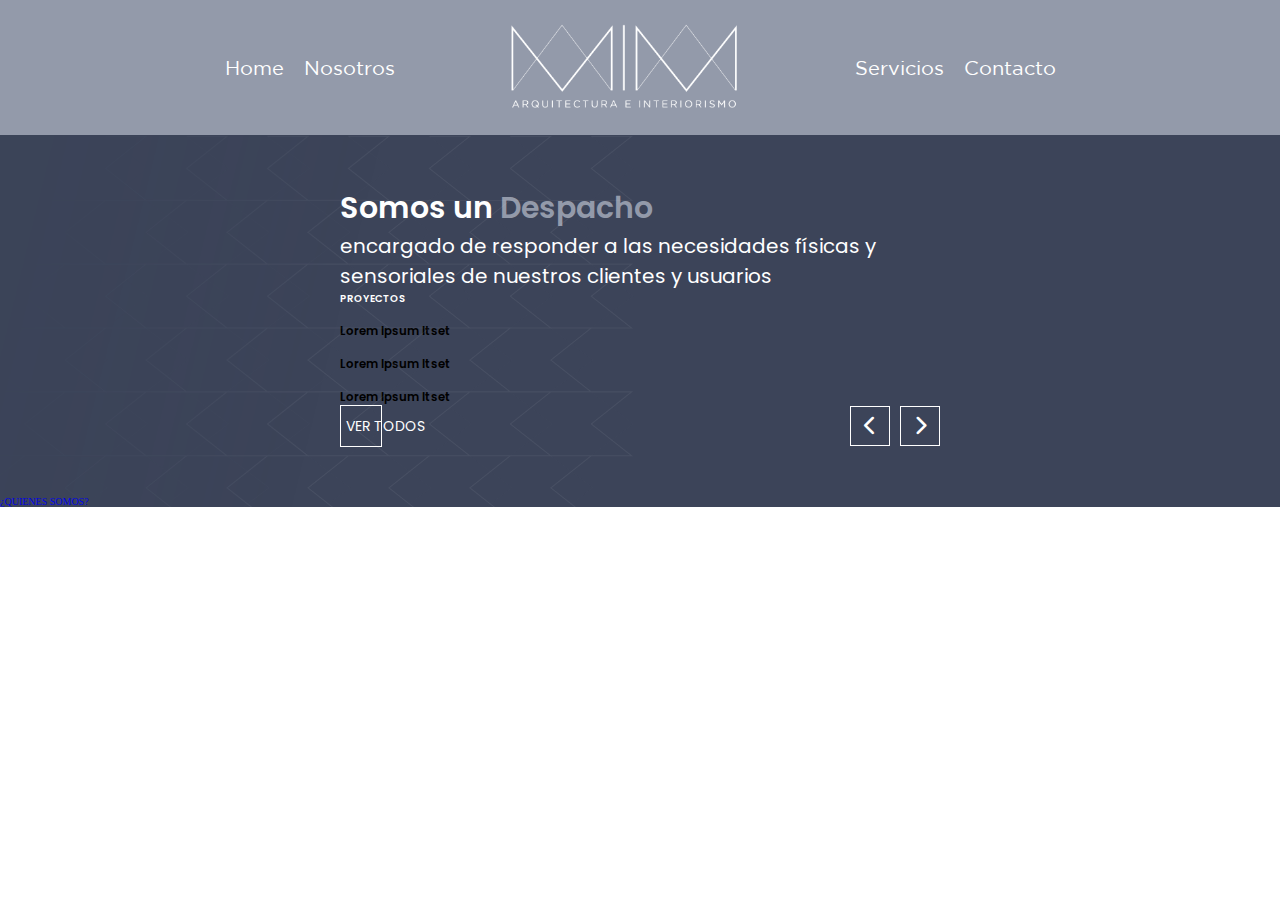
==== index.html @ 25728a28 "header and initiate hero section" ====
<!DOCTYPE html>
<html lang="en">

<head>
    <meta charset="UTF-8">
    <meta name="viewport" content="width=device-width, initial-scale=1.0">
    <link rel="stylesheet" href="https://cdnjs.cloudflare.com/ajax/libs/font-awesome/6.4.2/css/all.min.css">
    <link rel="stylesheet" href="css/style.css">
    <link rel="stylesheet" href="css/animate.css">
    <script src="js/wow.min.js"></script>
    <script>
        new WOW().init();
    </script>
    <title>MIM Arquitectura</title>
</head>

<body>
    <header>
        <nav>
            <ul class="menu m1">
                <li><a href="">Home</a></li>
                <li><a href="">Nosotros</a></li>
            </ul>
            <figure>
                <img src="img/logo_white.png" alt="logo de MIM Arquitectura">
            </figure>
            <ul class="menu m2">
                <li><a href="">Servicios</a></li>
                <li><a href="">Contacto</a></li>
            </ul>
            <i class="fa-solid fa-bars menu__button"></i>
        </nav>
    </header>

    <main>
        <section id="hero">
            <figure class="texture">
                <img src="img/textura.png" alt="">
            </figure>
            <div class="container">
                <div class="left">
                    <h1>Somos un <strong>Despacho</strong></h1>
                    <p>encargado de responder a las necesidades físicas y sensoriales de nuestros clientes y usuarios
                    </p>
                </div>
                <div class="right">
                    <h4>PROYECTOS</h4>
                    <div class="slider">
                        <div class="slider__projects">
                            <div class="slider__projects--project">
                                <figure><img src="" alt=""></figure>
                                <div class="foreground">
                                    <h3>Lorem Ipsum Itset</h3>
                                </div>
                            </div>
                            <div class="slider__projects--project">
                                <figure><img src="" alt=""></figure>
                                <div class="foreground">
                                    <h3>Lorem Ipsum Itset</h3>
                                </div>
                            </div>
                            <div class="slider__projects--project">
                                <figure><img src="" alt=""></figure>
                                <div class="foreground">
                                    <h3>Lorem Ipsum Itset</h3>
                                </div>
                            </div>
                        </div>
                    </div>
                    <div class="buttons">
                        <a href="" class="square__button white"><i>VER TODOS</i></a>
                        <div class="slider__controls">
                            <div class="button">
                                <i class="fa-solid fa-chevron-left"></i>
                            </div>
                            <div class="button">
                                <i class="fa-solid fa-chevron-right"></i>
                            </div>
                        </div>
                    </div>
                </div>
            </div>
            <a href="#us">¿QUIENES SOMOS?</a>
        </section>
    </main>
    <script src="js/script.js"></script>
</body>

</html>
---- css/style.css ----
* {
    margin: 0;
    padding: 0;
    box-sizing: border-box;
}

html {
    font-size: 62.5%;
}

@font-face {
    font-family: gothambook;
    src: url('../fonts/gothambook/GothamBook.ttf');
}

@font-face {
    font-family: poppins;
    src: url('../fonts/poppins/Poppins-Regular.ttf');
    font-weight: 400;
}

@font-face {
    font-family: poppins;
    src: url('../fonts/poppins/Poppins-SemiBold.ttf');
    font-weight: 500;
}

ul, ol {
    list-style: none;
}
a {
    text-decoration: none;
}

:root {
    --gray: #939aaa;
    --blue: #3c4459;
}

.square__button {
    position: relative;
    display: flex;
    justify-content: center;
    align-items: center;
    width: 9rem;
    height: 4rem;
    
}

.square__button i {
    font-style: normal;
    font-size: 1.4rem;
    transition: all 0.3s ease-in-out;
}

.square__button:hover i {
    transform: translateX(2rem);
}

.square__button::after {
    content: "";
    width: 4rem;
    height: 4rem;
    /* border: 1px solid; */
    position: absolute;
    left: 0;
}



.white::after {
border: 1px solid white;
}
.white {
    color: white;
}

.white:hover::after {
    background-color: rgba(255, 255, 255, 0.3);
}

.gray::after {
    border: 1px solid var(--gray);
}

.blue::after {
    border: 1px solid var(--blue);
}


header {
    height: 15vh;
    width: 100%;
    /* display: flex; */
    position: fixed;
    z-index: 1000;
}

nav {
    width: 100%;
    height: 100%;
    display: flex;
    align-items: center;
    justify-content: center;
    background-color: var(--gray);
    column-gap: 8rem;
    position: relative;
}

nav figure {
    width: 30rem;
}

nav img {
    width: 100%;
    height: 100%;
}

nav ul {
    display: flex;
    flex-direction: column;
    gap: 2rem;
    position: absolute;
    background-color: var(--gray);
    padding: 3rem 2rem;
    top: 100%;
    width: 100%;
    display: none;
}

nav .m2 {
    top:190%;
    padding-top: 0;
}

nav li a {
    color: white;
    font-size: 2rem;
    font-family: gothambook ;
}

nav li a:hover {
    color: var(--blue);
}

.menu__button {
    font-size: 3rem;
    margin-right: 2rem;
    color: white;
}

#hero {
    padding-top: 15vh;
    background-color: var(--blue);
    position: relative;   
    overflow-y: hidden;
}

.texture {
    width: 50%;
    height: 100%;
    position: absolute;
    left: 0;
    opacity: 0.3;
}

.texture img {
    width: 100%;
    height: 100%;
    object-fit: cover;
}

#hero .container {
    margin: 3rem;
    display: flex;
    flex-wrap: wrap;
    align-items: center;
    justify-content: center;
    font-family: poppins;
}

h1 {
    color: white;
    
    font-size: 3rem;
}
h1 strong {
    color: var(--gray);
}

#hero p {
    color: white;
    font-size: 2rem;
}

#hero .left,
#hero .right {
    flex-basis: 60rem;
}

#hero h4 {
    color: white;
}

.slider__controls {
    display: flex;
    column-gap: 1rem;
}



.slider__controls .button {
    display: flex;
    justify-content: center;
    align-items: center;
    width: 4rem;
    height: 4rem;
    border: 1px solid white;
}

.slider__controls .button:hover {
    background-color: rgba(255, 255, 255, 0.3);
    cursor: pointer;
}

.slider__controls .button i {
    color: white;
    font-size: 2rem;
}

.buttons {
    display: flex;
    justify-content: space-between;
}

@media screen and (min-width: 769px) {
    .menu__button {
        display: none;
    }

    nav ul {
        position: static;
        display: flex;
        flex-direction: row;
        padding: 0;
        width: fit-content;
    }
    
    #hero .container {
        margin: 5rem;
    }

}

@keyframes showMenu {
    from {
        transform: translateX(-100%);
    }
    to {
        transform: translateX(0);
    }
}

@keyframes hideMenu {
    from {
        transform: translateX(0);
    }

    to {
        transform: translateX(-100%);
    }
}
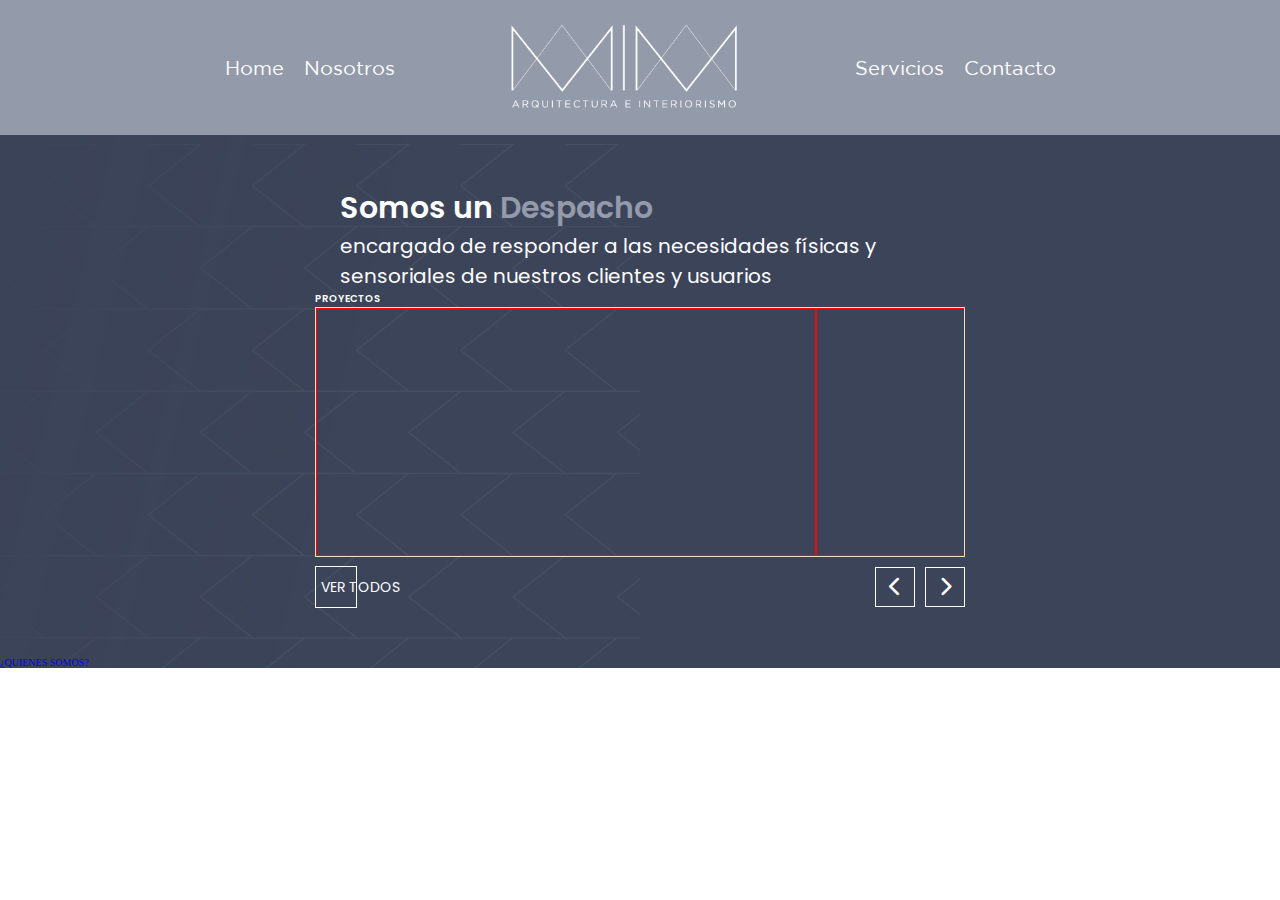
==== commit c091be96: "hero update" ====
--- a/index.html
+++ b/index.html
@@ -70,10 +70,10 @@
                     <div class="buttons">
                         <a href="" class="square__button white"><i>VER TODOS</i></a>
                         <div class="slider__controls">
-                            <div class="button">
+                            <div class="button prev__project">
                                 <i class="fa-solid fa-chevron-left"></i>
                             </div>
-                            <div class="button">
+                            <div class="button next__project">
                                 <i class="fa-solid fa-chevron-right"></i>
                             </div>
                         </div>
--- a/css/style.css
+++ b/css/style.css
@@ -25,9 +25,11 @@
     font-weight: 500;
 }
 
-ul, ol {
+ul,
+ol {
     list-style: none;
 }
+
 a {
     text-decoration: none;
 }
@@ -44,7 +46,7 @@
     align-items: center;
     width: 9rem;
     height: 4rem;
-    
+
 }
 
 .square__button i {
@@ -69,8 +71,9 @@
 
 
 .white::after {
-border: 1px solid white;
-}
+    border: 1px solid white;
+}
+
 .white {
     color: white;
 }
@@ -129,14 +132,14 @@
 }
 
 nav .m2 {
-    top:190%;
+    top: 190%;
     padding-top: 0;
 }
 
 nav li a {
     color: white;
     font-size: 2rem;
-    font-family: gothambook ;
+    font-family: gothambook;
 }
 
 nav li a:hover {
@@ -152,7 +155,7 @@
 #hero {
     padding-top: 15vh;
     background-color: var(--blue);
-    position: relative;   
+    position: relative;
     overflow-y: hidden;
 }
 
@@ -181,9 +184,10 @@
 
 h1 {
     color: white;
-    
+
     font-size: 3rem;
 }
+
 h1 strong {
     color: var(--gray);
 }
@@ -196,18 +200,63 @@
 #hero .left,
 #hero .right {
     flex-basis: 60rem;
+    max-width: 65rem;
 }
 
 #hero h4 {
     color: white;
 }
 
+.slider {
+    overflow: hidden;
+    border: 1px solid wheat;
+    width: 100%;
+    height: 25rem;
+}
+
+.slider__projects {
+    display: flex;
+    height: 100%;
+    width: 250%;
+    transition: all 0.5s ease-in-out;
+    /* transform: translateX(-31%); */
+}
+
+.slider__projects--project {
+    position: relative;
+    height: 100%;
+    width: 50rem;
+    transition: all 0.3s linear;
+    border: 1px solid red;
+}
+
+.foreground {
+    width: 100%;
+    height: 100%;
+    display: flex;
+    justify-content: center;
+    align-items: center;
+    background-color: #939aaa8e;
+    position: absolute;
+    top: 0;
+    z-index: 1;
+    display: none;
+    transition: all 0.5s linear;
+}
+
+.slider__projects--project:hover .foreground {
+    display: flex;
+}
+
+.foreground h3 {
+    color: white;
+    font-size: 1.6rem;
+}
+
 .slider__controls {
     display: flex;
     column-gap: 1rem;
 }
-
-
 
 .slider__controls .button {
     display: flex;
@@ -231,6 +280,7 @@
 .buttons {
     display: flex;
     justify-content: space-between;
+    margin-top: 1rem;
 }
 
 @media screen and (min-width: 769px) {
@@ -245,7 +295,7 @@
         padding: 0;
         width: fit-content;
     }
-    
+
     #hero .container {
         margin: 5rem;
     }
@@ -256,6 +306,7 @@
     from {
         transform: translateX(-100%);
     }
+
     to {
         transform: translateX(0);
     }
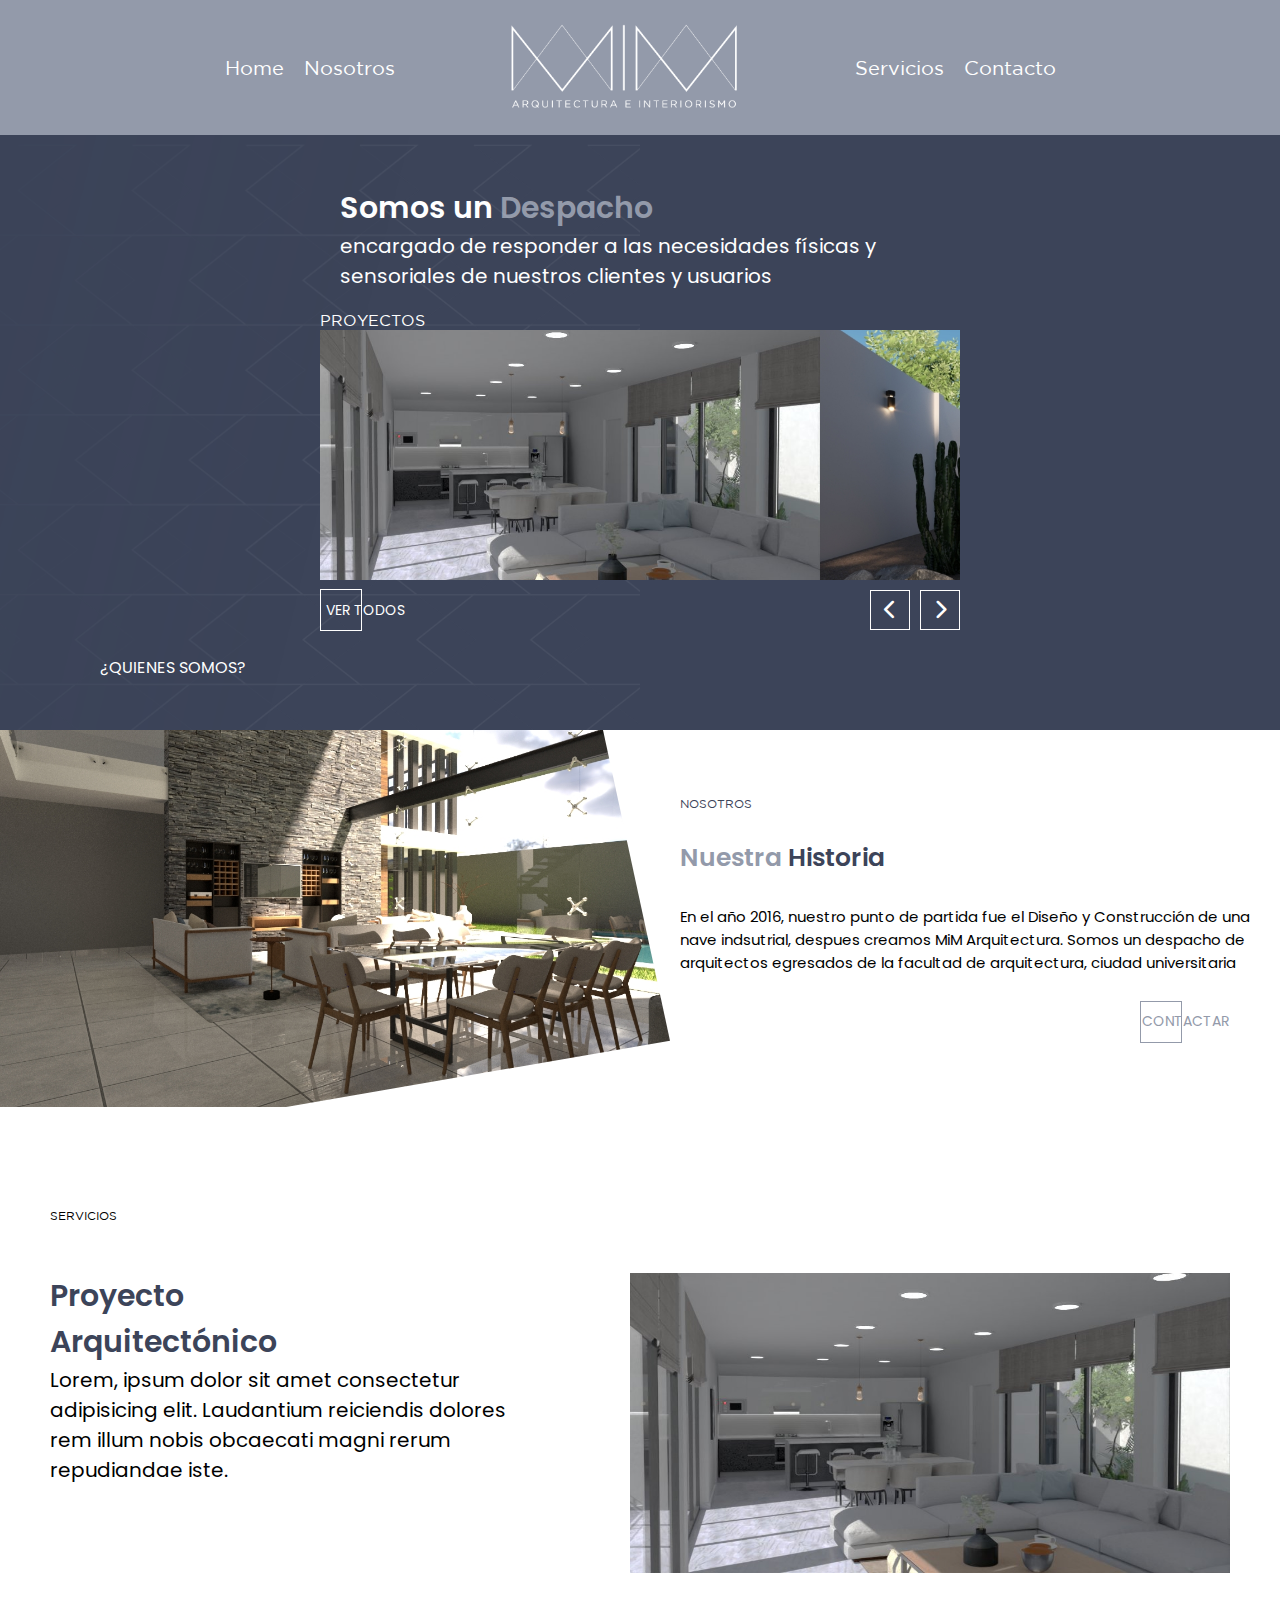
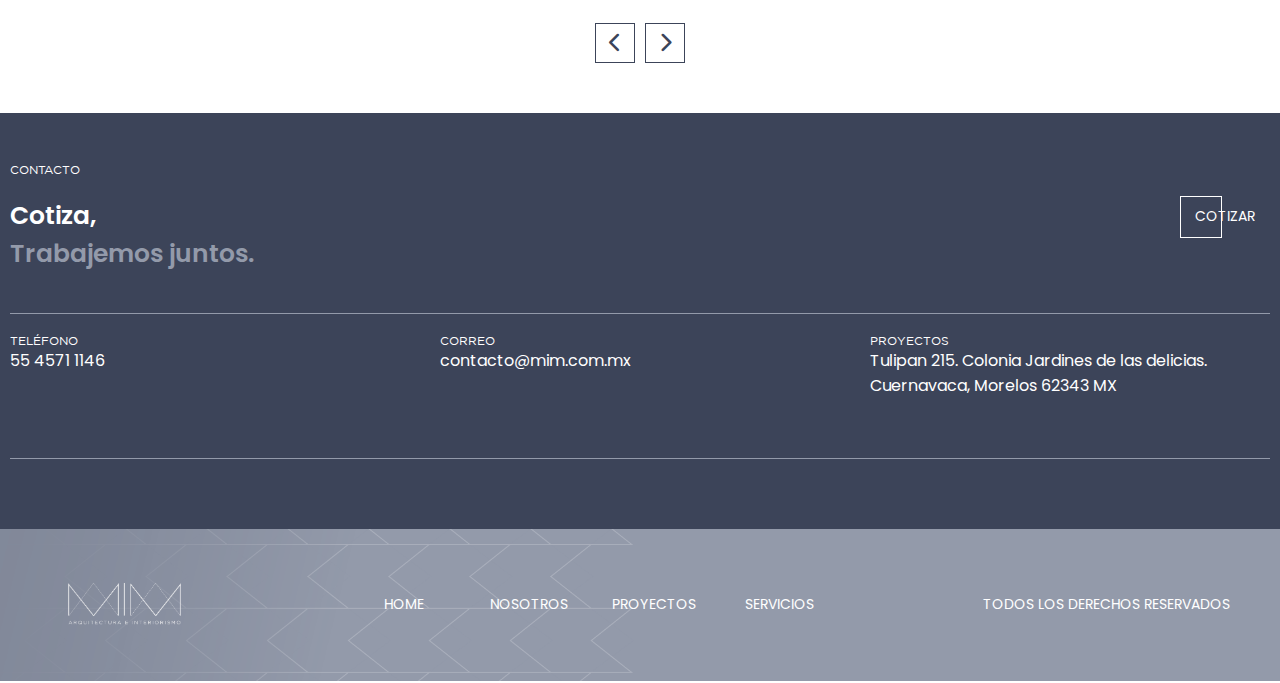
==== commit 9309a1a7: "add services and contact pages" ====
--- a/index.html
+++ b/index.html
@@ -7,6 +7,8 @@
     <link rel="stylesheet" href="https://cdnjs.cloudflare.com/ajax/libs/font-awesome/6.4.2/css/all.min.css">
     <link rel="stylesheet" href="css/style.css">
     <link rel="stylesheet" href="css/animate.css">
+    <link rel="shortcut icon" href="img/logo.png" type="image/x-icon" media="(prefers-color-scheme: light)">
+    <link rel="shortcut icon" href="img/favicon.png" type="image/x-icon" media="(prefers-color-scheme: dark)">
     <script src="js/wow.min.js"></script>
     <script>
         new WOW().init();
@@ -18,15 +20,15 @@
     <header>
         <nav>
             <ul class="menu m1">
-                <li><a href="">Home</a></li>
-                <li><a href="">Nosotros</a></li>
+                <li><a href="index.html">Home</a></li>
+                <li><a href="index.html#us">Nosotros</a></li>
             </ul>
             <figure>
                 <img src="img/logo_white.png" alt="logo de MIM Arquitectura">
             </figure>
             <ul class="menu m2">
-                <li><a href="">Servicios</a></li>
-                <li><a href="">Contacto</a></li>
+                <li><a href="projects.html">Servicios</a></li>
+                <li><a href="contact.html">Contacto</a></li>
             </ul>
             <i class="fa-solid fa-bars menu__button"></i>
         </nav>
@@ -48,19 +50,19 @@
                     <div class="slider">
                         <div class="slider__projects">
                             <div class="slider__projects--project">
-                                <figure><img src="" alt=""></figure>
+                                <figure><img src="img/1b.jpg" alt=""></figure>
                                 <div class="foreground">
                                     <h3>Lorem Ipsum Itset</h3>
                                 </div>
                             </div>
                             <div class="slider__projects--project">
-                                <figure><img src="" alt=""></figure>
+                                <figure><img src="img/Acceso.jpg" alt=""></figure>
                                 <div class="foreground">
                                     <h3>Lorem Ipsum Itset</h3>
                                 </div>
                             </div>
                             <div class="slider__projects--project">
-                                <figure><img src="" alt=""></figure>
+                                <figure><img src="img/cocina 2.jpg" alt=""></figure>
                                 <div class="foreground">
                                     <h3>Lorem Ipsum Itset</h3>
                                 </div>
@@ -82,7 +84,122 @@
             </div>
             <a href="#us">¿QUIENES SOMOS?</a>
         </section>
+        <section id="us">
+            <figure>
+                <img src="img/interiores 1.jpg" alt="">
+            </figure>
+            <div class="container">
+                <h4>NOSOTROS</h4>
+                <h2>Nuestra <strong>Historia</strong></h2>
+                <p>En el año 2016, nuestro punto de partida fue el Diseño y Construcción de una nave indsutrial, despues
+                    creamos MiM Arquitectura. Somos un despacho de arquitectos egresados de la facultad de arquitectura,
+                    ciudad universitaria</p>
+                <a href="contact.html" class="square__button gray"><i>CONTACTAR</i></a>
+            </div>
+        </section>
+        <section id="services">
+            <h4>SERVICIOS</h4>
+            <div class="services__slider">
+                <div class="services__container">
+                    <div class="service">
+                        <div class="info">
+                            <h3>Proyecto Arquitectónico</h3>
+                            <p>Lorem, ipsum dolor sit amet consectetur adipisicing elit. Laudantium reiciendis dolores
+                                rem illum nobis obcaecati magni rerum repudiandae iste.</p>
+                        </div>
+
+                        <div class="image">
+                            <figure>
+                                <img src="img/1b.jpg" alt="">
+                            </figure>
+                            <div class="foreground">
+                                <a href="">Ver</a>
+                            </div>
+                        </div>
+
+                    </div>
+                    <div class="service">
+                        <div class="info">
+                            <h3>Proyecto Ejecutivo</h3>
+                            <p>Lorem, ipsum dolor sit amet consectetur adipisicing elit. Laudantium reiciendis dolores
+                                rem illum nobis obcaecati magni rerum repudiandae iste.</p>
+                        </div>
+
+                        <div class="image">
+                            <figure>
+                                <img src="img/Acceso.jpg" alt="">
+                            </figure>
+                            <div class="foreground">
+                                <a href="">Ver</a>
+                            </div>
+                        </div>
+
+                    </div>
+                    <div class="service">
+                        <div class="info">
+                            <h3>Lorem ipsum</h3>
+                            <p>Lorem, ipsum dolor sit amet consectetur adipisicing elit. Laudantium reiciendis dolores
+                                rem illum nobis obcaecati magni rerum repudiandae iste.</p>
+                        </div>
+
+                        <div class="image">
+                            <figure>
+                                <img src="img/cocina 2.jpg" alt="">
+                            </figure>
+                            <div class="foreground">
+                                <a href="">Ver</a>
+                            </div>
+                        </div>
+
+                    </div>
+                </div>
+                <div class="slider__controls">
+                    <div class="button prev__service">
+                        <i class="fa-solid fa-chevron-left"></i>
+                    </div>
+                    <div class="button next__service">
+                        <i class="fa-solid fa-chevron-right"></i>
+                    </div>
+                </div>
+            </div>
+        </section>
+        <section id="contact">
+            <h4>CONTACTO</h4>
+            <div>
+                <h2>Cotiza,<br> <strong>Trabajemos juntos.</strong></h2>
+                <a href="contact.html" class="square__button white"><i>COTIZAR</i></a>
+            </div>
+            <div>
+                <div class="phone">
+                    <h4>TELÉFONO</h4>
+                    <p>55 4571 1146</p>
+                </div>
+                <div class="mail">
+                    <h4>CORREO</h4>
+                    <p>contacto@mim.com.mx</p>
+                </div>
+                <div class="address">
+                    <h4>PROYECTOS</h4>
+                    <p>Tulipan 215. Colonia Jardines de las delicias. Cuernavaca, Morelos 62343 MX</p>
+                </div>
+            </div>
+        </section>
     </main>
+    <footer>
+        <figure class="texture">
+            <img src="img/textura.png" alt="">
+        </figure>
+        <figure class="logo">
+            <img src="img/logo_white.png" alt="logo MiM Arquitectura">
+        </figure>
+        <ul>
+            <li><a href="index.html">HOME</a></li>
+            <li><a href="index.html#us">NOSOTROS</a></li>
+            <li><a href="projects.html">PROYECTOS</a></li>
+            <li><a href="index.html#services">SERVICIOS</a></li>
+        </ul>
+        <p>TODOS LOS DERECHOS RESERVADOS</p>
+    </footer>
     <script src="js/script.js"></script>
 </body>
 
--- a/css/style.css
+++ b/css/style.css
@@ -6,6 +6,15 @@
 
 html {
     font-size: 62.5%;
+    scroll-behavior: smooth;
+}
+
+body {
+    overflow-x: hidden;
+}
+
+section {
+    max-width: 100vw;
 }
 
 @font-face {
@@ -53,6 +62,7 @@
     font-style: normal;
     font-size: 1.4rem;
     transition: all 0.3s ease-in-out;
+    font-family: poppins;
 }
 
 .square__button:hover i {
@@ -86,10 +96,32 @@
     border: 1px solid var(--gray);
 }
 
+.gray {
+    color: var(--gray);
+}
+
+.gray:hover::after {
+    background-color: #939aaa54;
+}
+
 .blue::after {
     border: 1px solid var(--blue);
 }
 
+h4 {
+    font-size: 1.2rem;
+    font-weight: 300;
+    font-family: gothambook;
+}
+
+h2 {
+    font-family: poppins;
+    font-size: 2.5rem;
+}
+
+h2 strong {
+    color: var(--blue);
+}
 
 header {
     height: 15vh;
@@ -154,6 +186,7 @@
 
 #hero {
     padding-top: 15vh;
+    padding-bottom: 5rem;
     background-color: var(--blue);
     position: relative;
     overflow-y: hidden;
@@ -200,18 +233,25 @@
 #hero .left,
 #hero .right {
     flex-basis: 60rem;
-    max-width: 65rem;
+    max-width: 64rem;
+}
+
+#hero .left {
+    margin-bottom: 2rem;
 }
 
 #hero h4 {
     color: white;
+    font-size: 1.6rem;
+    font-weight: 300;
+    font-family: gothambook;
 }
 
 .slider {
     overflow: hidden;
-    border: 1px solid wheat;
     width: 100%;
     height: 25rem;
+    max-width: 100vw;
 }
 
 .slider__projects {
@@ -227,7 +267,17 @@
     height: 100%;
     width: 50rem;
     transition: all 0.3s linear;
-    border: 1px solid red;
+}
+
+.slider__projects--project figure {
+    width: 100%;
+    height: 100%;
+}
+
+.slider__projects--project img {
+    width: 100%;
+    height: 100%;
+    object-fit: cover;
 }
 
 .foreground {
@@ -283,6 +333,416 @@
     margin-top: 1rem;
 }
 
+#hero>a {
+    color: white;
+    font-size: 1.6rem;
+    font-family: poppins;
+    left: 10rem;
+    bottom: 5rem;
+    position: absolute;
+}
+
+#hero>a:hover {
+    color: var(--gray);
+}
+
+#us {
+    display: flex;
+    flex-wrap: wrap;
+    column-gap: 1rem;
+    align-items: center;
+}
+
+#us h4 {
+    color: var(--blue);
+}
+
+#us h2 {
+    color: var(--gray);
+}
+
+#us figure {
+    flex-basis: 60rem;
+    flex-grow: 1;
+    overflow: hidden;
+    -webkit-clip-path: polygon(90% 0, 100% 82%, 41% 100%, 0 100%, 0 0);
+    clip-path: polygon(90% 0, 100% 82%, 41% 100%, 0 100%, 0 0);
+}
+
+#us img {
+    width: 100%;
+    height: 100%;
+}
+
+#us .container {
+    flex-basis: 60rem;
+    display: flex;
+    flex-direction: column;
+    justify-content: space-evenly;
+    height: 100%;
+    min-height: 30rem;
+}
+
+#us p {
+    font-size: 1.5rem;
+    font-family: poppins;
+}
+
+#us .square__button {
+    align-self: flex-end;
+    margin-right: 5rem;
+}
+
+#services {
+    margin-top: 5rem;
+    font-family: poppins;
+}
+
+#services h4 {
+    /* margin-left: 5rem; */
+    margin-bottom: 2rem;
+}
+
+#services h3 {
+    color: var(--blue);
+    font-size: 3rem;
+    width: 20rem;
+}
+
+#services .slider__controls {
+    margin: 0 auto;
+    margin-top: 2rem;
+    justify-content: center;
+}
+
+#services .slider__controls .button {
+    display: flex;
+    justify-content: center;
+    align-items: center;
+    width: 4rem;
+    height: 4rem;
+    border: 1px solid var(--blue);
+}
+
+#services .slider__controls .button:hover {
+    background-color: var(--blue);
+    cursor: pointer;
+}
+
+#services .slider__controls .button i {
+    color: var(--blue);
+    font-size: 2rem;
+}
+
+#services .slider__controls .button:hover i {
+    color: white;
+}
+
+#services .service {
+    display: flex;
+    flex-wrap: wrap;
+    justify-content: space-between;
+    /* padding: 0 5rem; */
+    width: 100%;
+}
+
+#services .service .info {
+    flex-basis: 50rem;
+    max-width: 55rem;
+}
+
+#services .info p {
+    font-size: 2rem;
+}
+
+#services .service .image {
+    flex-basis: 50rem;
+    max-width: 60rem;
+    flex-grow: 1;
+    height: 30rem;
+    position: relative;
+}
+
+#services .service figure {
+    width: 100%;
+    height: 100%;
+    overflow: hidden;
+}
+
+#services .service .foreground {
+    width: 100%;
+    height: 100%;
+    background-color: #939aaa48;
+    position: absolute;
+    z-index: 1;
+    top: 0;
+    left: 0;
+}
+
+#services .service .foreground a {
+    color: white;
+    font-size: 2rem;
+    width: 100%;
+    height: 100%;
+    text-align: center;
+    display: flex;
+    align-items: center;
+    justify-content: center;
+}
+
+#services .service .image:hover img {
+    transform: scale(1.1);
+}
+
+#services .service .image:hover .foreground {
+    display: flex;
+}
+
+#services .service img {
+    width: 100%;
+    height: 100%;
+    transition: all 0.3s ease-in-out;
+}
+
+.services__slider {
+    width: 100%;
+    max-width: 100vw;
+    overflow-x: hidden;
+}
+
+.services__container {
+    display: flex;
+    width: 300%;
+    transition: all 0.5s ease-in-out;
+    margin-left: 0;
+}
+
+#contact {
+    margin-top: 5rem;
+    background-color: var(--blue);
+    padding: 5rem 1rem;
+}
+
+#contact p {
+    font-family: poppins;
+    color: white;
+    font-size: 1.6rem;
+    font-weight: 100;
+    width: 40rem;
+}
+
+#contact h2,
+#contact h4 {
+    color: white;
+}
+
+#contact h2 strong {
+    color: var(--gray);
+}
+
+#contact>div {
+    display: flex;
+    flex-wrap: wrap;
+    justify-content: space-between;
+    margin: 2rem 0;
+    border-bottom: 1px solid var(--gray);
+    padding-bottom: 4rem;
+}
+
+#contact>div>div {
+    margin-bottom: 2rem;
+}
+
+footer {
+    background-color: var(--gray);
+    position: relative;
+    display: flex;
+    flex-wrap: wrap;
+    justify-content: center;
+    align-items: center;
+    padding: 0 1rem;
+    row-gap: 2rem;
+}
+
+footer .logo {
+    width: 15rem;
+}
+
+footer .texture {
+    /* z-index: -1; */
+    left: 0;
+    opacity: 1;
+}
+
+footer ul {
+    flex-basis: 50rem;
+    display: flex;
+    flex-wrap: wrap;
+    justify-content: space-between;
+    position: relative;
+    z-index: 1;
+}
+
+footer li {
+    flex-basis: 20rem;
+    text-align: center;
+    margin: 0 auto;
+}
+
+footer li a {
+    display: block;
+    width: 100%;
+    height: 100%;
+    color: white;
+    font-size: 1.4rem;
+    font-family: poppins;
+}
+
+footer li a:hover {
+    color: var(--blue);
+}
+
+footer .logo img {
+    width: 100%;
+    object-fit: cover;
+}
+
+footer>p {
+    color: white;
+    font-family: poppins;
+    font-size: 1.4rem;
+}
+
+#projects {
+    padding: 0 5rem;
+    padding-top: 15vh;
+}
+
+#projects #services {
+    display: flex;
+    flex-wrap: wrap;
+    gap: 5rem;
+    justify-content: space-between;
+    margin-top: 0;
+    margin-bottom: 5rem;
+}
+
+#projects .service {
+    padding: 0;
+    flex-basis: 55rem;
+}
+#projects .service p {
+    font-size: 1.6rem;
+    font-weight: bold;
+}
+
+#projects ul {
+    display: flex;
+    width: 70%;
+    justify-content: space-between;
+    margin: 3rem 0;
+    border-bottom: 2px solid rgba(146, 153, 170, 0.5);
+    height: 5rem;
+    align-items: center;
+}
+
+#projects ul li {
+    font-size: 1.6rem;
+    color: rgba(146, 153, 170, 0.5);
+    font-family: poppins;
+    height: calc(100% + 4px);
+}
+
+#projects ul li:hover {
+    color: var(--blue) !important;
+    cursor: pointer;
+}
+
+#projects .projects_menu .active {
+    color: var(--gray);
+    position: relative;
+    border-bottom: 2px solid var(--gray);
+}
+
+#contact_page #hero {
+    height: fit-content;
+}
+
+#contact_1  #hero .container {
+    display: flex;
+    justify-content: space-between;
+    height: fit-content;
+}
+
+#contact_page #hero h4 {
+    color: var(--gray);
+}
+
+#contact_page #hero h2 {
+    color: var(--gray);
+}
+
+#contact_page #hero h2 strong {
+    color: white;
+}
+
+#contact_page iframe{
+    width: 100%;
+    height: 30rem;
+}
+
+#contact_page form {
+    width: 100%;
+    display: flex;
+    flex-wrap: wrap;
+    /* justify-content: space-between; */
+    gap: 4rem;
+    padding: 5rem;
+}
+
+#contact_page input {
+    flex-basis: 40rem;
+    flex-grow: 1;
+    height: 5rem;
+    border: 1px solid var(--gray);
+    padding-left: 2rem;
+}
+
+#contact_page form input::placeholder,
+#contact_page form textarea::placeholder {
+    font-size: 1.2rem;
+    color: var(--gray);
+}
+
+#contact_page textarea {
+    flex-basis: 55rem;
+    flex-grow: 1;
+    border: 1px solid var(--gray);
+    padding: 2rem;
+    min-width: calc(40vw - 2rem);
+    resize: none;
+    max-height: 40rem;
+}
+
+#contact_page form>div {
+    flex-basis: 55rem;
+    flex-grow: 1;
+    display: flex;
+    flex-direction: column;
+    min-width: calc(40vw - 2rem);
+    max-height: 40rem;
+}
+
+
+#contact_page form>div input {
+    max-height: 5rem;
+    margin-bottom: 4rem;
+}
+
+#contact_page form>a {
+    flex-shrink: 1;
+}
+
 @media screen and (min-width: 769px) {
     .menu__button {
         display: none;
@@ -300,7 +760,41 @@
         margin: 5rem;
     }
 
-}
+    #services {
+        margin-top: 10rem;
+    }
+
+    #services h4 {
+        margin-left: 5rem;
+        margin-bottom: 5rem;
+    }
+
+    #services .service {
+        padding: 0 5rem;
+    }
+
+    #services .slider__controls {
+        margin-top: 5rem;
+    }
+
+    footer {
+        flex-wrap: wrap;
+        justify-content: space-between;
+        align-items: center;
+        padding: 0 5rem;
+    }
+
+    footer li {
+        flex-basis: 10rem;
+    }
+
+    #projects .service {
+        padding: 0;
+    }
+
+}
+
+
 
 @keyframes showMenu {
     from {
